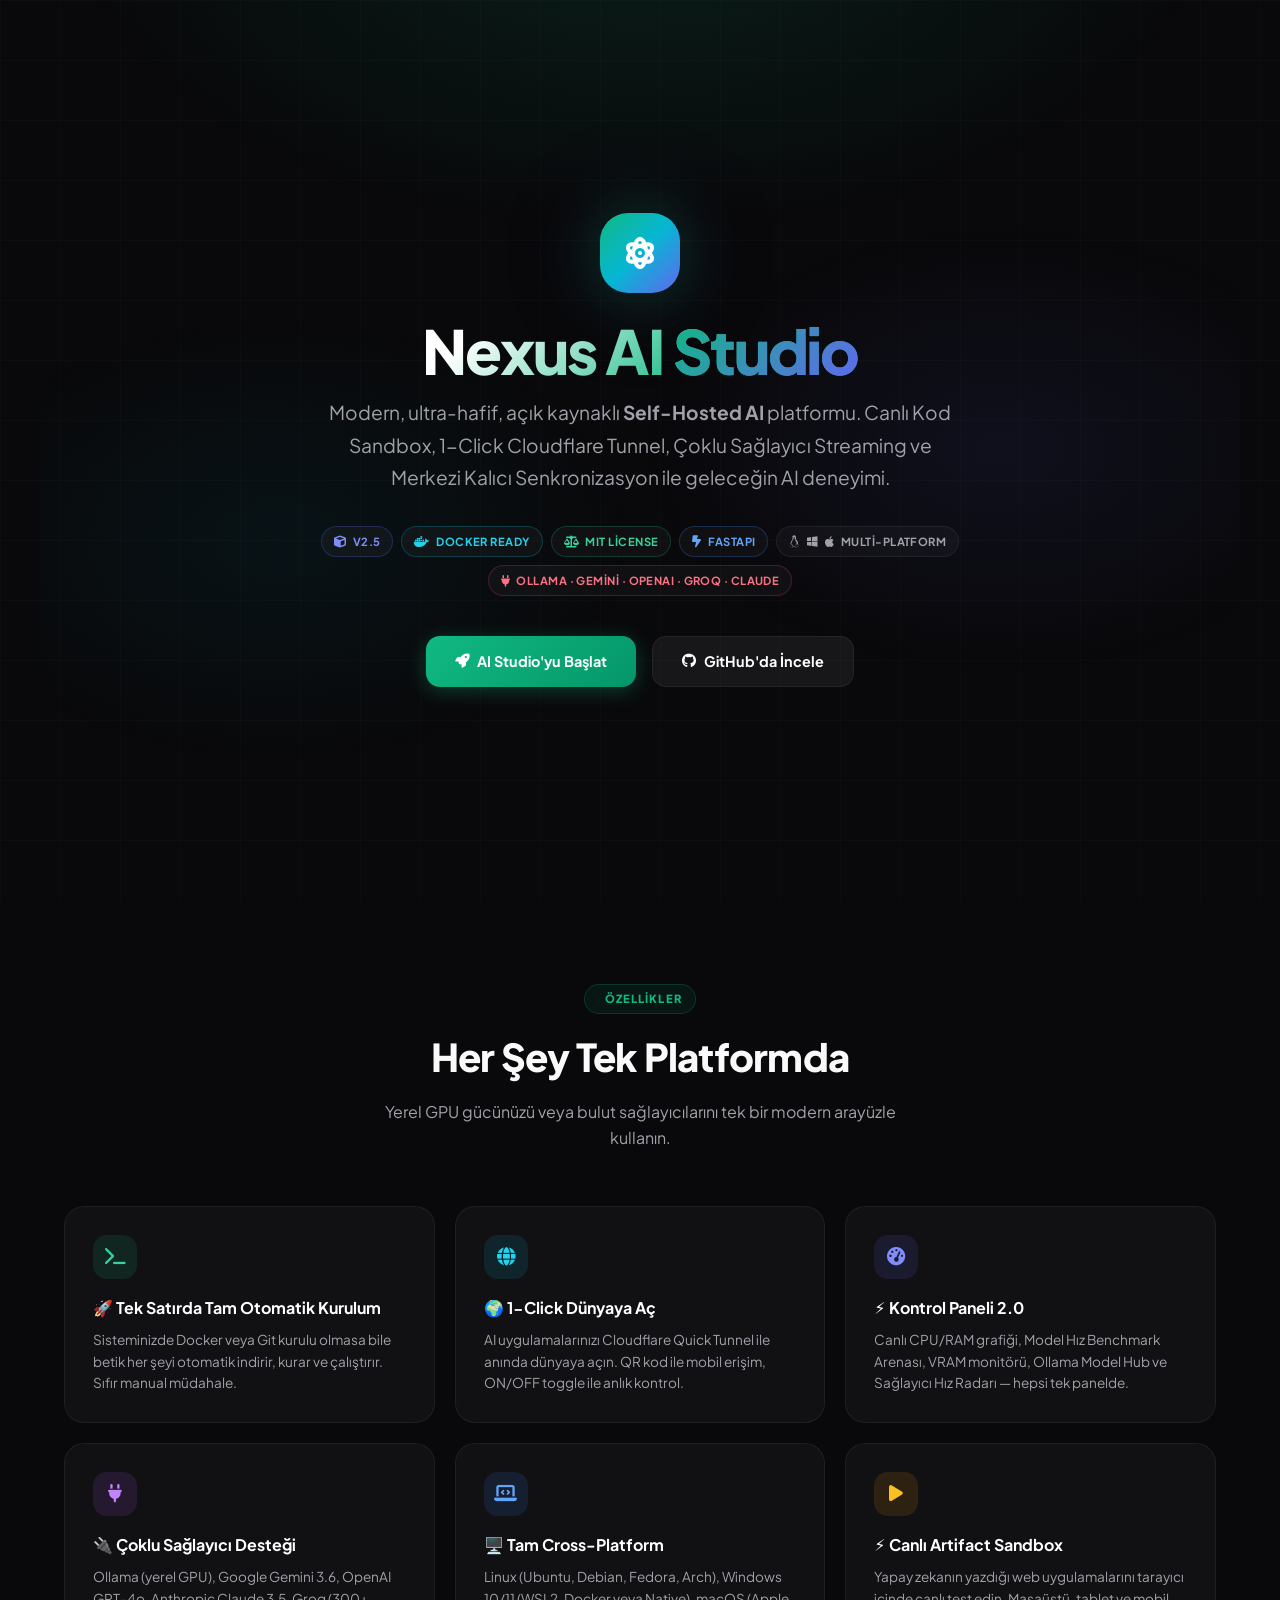
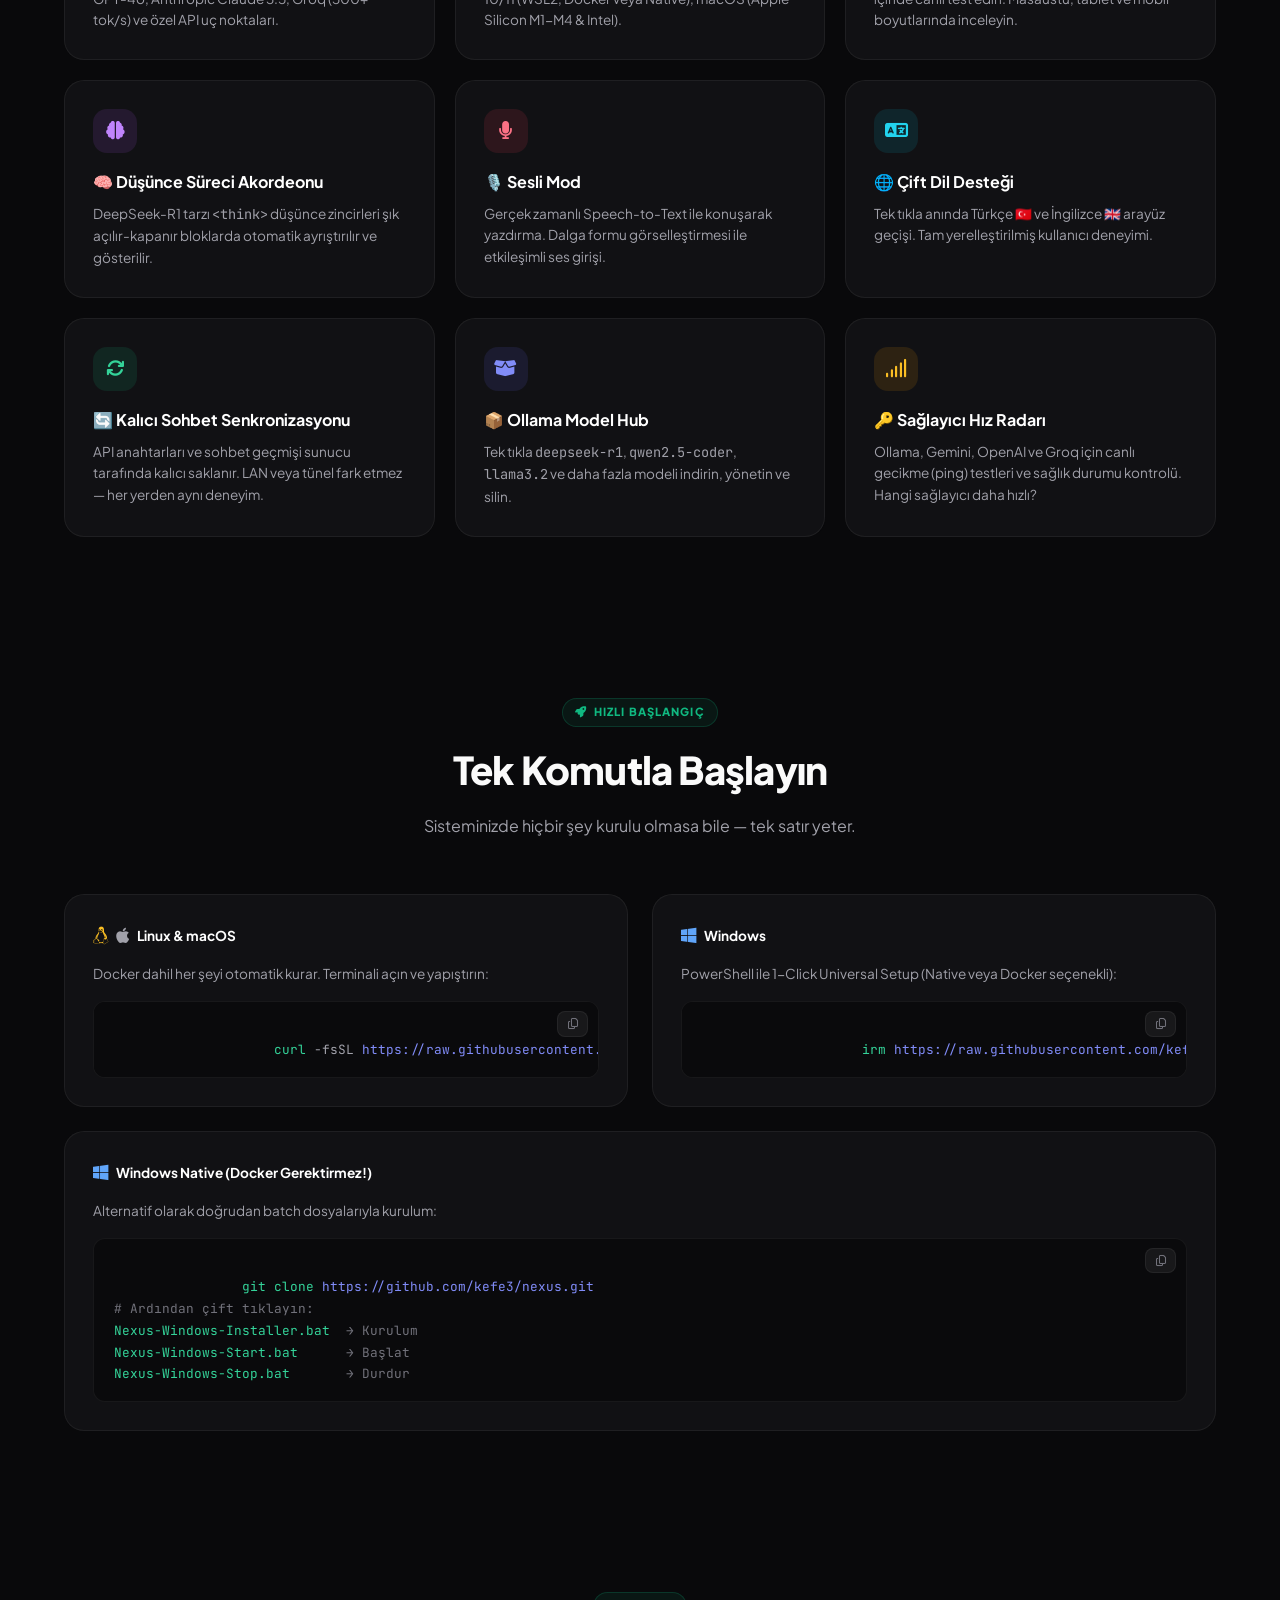
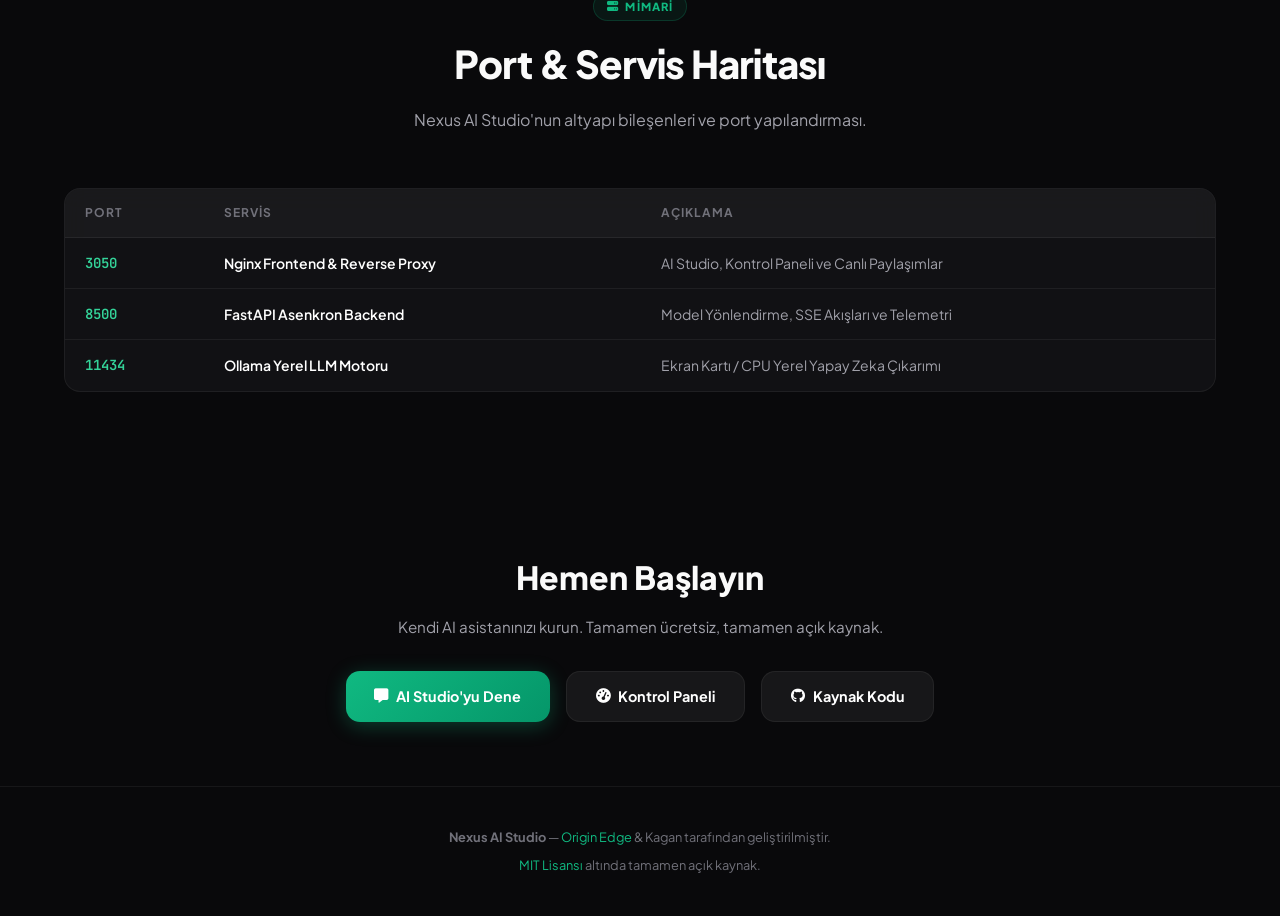
==== frontend/src/landing/index.html @ 7d82463f "feat: split subdomain chat.oedge.xyz for AI Studio app and nexus.oedge.xyz for new GitHub-inspired l" ====
<!DOCTYPE html>
<html lang="tr">
<head>
    <meta charset="UTF-8">
    <meta name="viewport" content="width=device-width, initial-scale=1.0">
    <title>Nexus AI Studio — Modern Self-Hosted AI Platform</title>

    <!-- SEO Meta -->
    <meta name="description" content="Nexus AI Studio — Canlı Kod Sandbox, 1-Click Cloudflare Tunnel, Çoklu Sağlayıcı Streaming ve Kalıcı Sohbet Senkronizasyonu ile modern, ultra-hafif, açık kaynaklı Self-Hosted AI platformu.">
    <meta name="keywords" content="Nexus AI, Self-Hosted AI, Ollama, Gemini, OpenAI, Groq, ChatGPT alternative, local AI, GPU AI, Origin Edge">
    <meta property="og:title" content="Nexus AI Studio — Modern Self-Hosted AI Platform">
    <meta property="og:description" content="Tek satırda kurulum, çoklu AI sağlayıcı, canlı kod sandbox, kontrol paneli 2.0 ve tam cross-platform destek.">
    <meta property="og:type" content="website">
    <meta property="og:url" content="https://nexus.oedge.xyz">

    <!-- Favicon -->
    <link rel="icon" href="data:image/svg+xml,<svg xmlns='http://www.w3.org/2000/svg' viewBox='0 0 100 100'><text y='.9em' font-size='90'>⚡</text></svg>">

    <!-- Google Fonts -->
    <link rel="preconnect" href="https://fonts.googleapis.com">
    <link rel="preconnect" href="https://fonts.gstatic.com" crossorigin>

    <!-- Font Awesome -->
    <link href="https://cdnjs.cloudflare.com/ajax/libs/font-awesome/6.5.1/css/all.min.css" rel="stylesheet">

    <!-- Custom CSS -->
    <link rel="stylesheet" href="style.css">
</head>
<body>

    <!-- Grid Background Overlay -->
    <div class="grid-bg"></div>

    <!-- ==================== HERO ==================== -->
    <section class="hero">
        <div class="hero-content fade-up">
            <!-- Animated Icon -->
            <div class="hero-icon">
                <i class="fa-solid fa-atom"></i>
            </div>

            <h1>Nexus AI <span class="highlight">Studio</span></h1>

            <p class="subtitle">
                Modern, ultra-hafif, açık kaynaklı <strong>Self-Hosted AI</strong> platformu.
                Canlı Kod Sandbox, 1-Click Cloudflare Tunnel, Çoklu Sağlayıcı Streaming
                ve Merkezi Kalıcı Senkronizasyon ile geleceğin AI deneyimi.
            </p>

            <!-- Badges -->
            <div class="badges">
                <span class="badge indigo"><i class="fa-solid fa-cube"></i> v2.5</span>
                <span class="badge cyan"><i class="fa-brands fa-docker"></i> Docker Ready</span>
                <span class="badge emerald"><i class="fa-solid fa-scale-balanced"></i> MIT License</span>
                <span class="badge blue"><i class="fa-solid fa-bolt-lightning"></i> FastAPI</span>
                <span class="badge"><i class="fa-brands fa-linux"></i><i class="fa-brands fa-windows"></i><i class="fa-brands fa-apple"></i> Multi-Platform</span>
                <span class="badge red"><i class="fa-solid fa-plug"></i> Ollama · Gemini · OpenAI · Groq · Claude</span>
            </div>

            <!-- CTA Buttons -->
            <div class="cta-row">
                <a href="https://chat.oedge.xyz" class="btn btn-primary">
                    <i class="fa-solid fa-rocket"></i>
                    AI Studio'yu Başlat
                </a>
                <a href="https://github.com/kefe3/nexus" target="_blank" class="btn btn-secondary">
                    <i class="fa-brands fa-github"></i>
                    GitHub'da İncele
                </a>
            </div>
        </div>
    </section>

    <!-- ==================== FEATURES ==================== -->
    <section id="features">
        <div class="section-header fade-up">
            <div class="section-tag"><i class="fa-solid fa-sparkles"></i> ÖZELLİKLER</div>
            <h2>Her Şey Tek Platformda</h2>
            <p>Yerel GPU gücünüzü veya bulut sağlayıcılarını tek bir modern arayüzle kullanın.</p>
        </div>

        <div class="features-grid">
            <!-- 1. Tek Satırda Kurulum -->
            <div class="feature-card fade-up" style="--card-accent: #10b981;">
                <div class="feature-icon emerald"><i class="fa-solid fa-terminal"></i></div>
                <h3>🚀 Tek Satırda Tam Otomatik Kurulum</h3>
                <p>Sisteminizde Docker veya Git kurulu olmasa bile betik her şeyi otomatik indirir, kurar ve çalıştırır. Sıfır manual müdahale.</p>
            </div>

            <!-- 2. Cloudflare Tunnel -->
            <div class="feature-card fade-up" style="--card-accent: #06b6d4;">
                <div class="feature-icon cyan"><i class="fa-solid fa-globe"></i></div>
                <h3>🌍 1-Click Dünyaya Aç</h3>
                <p>AI uygulamalarınızı Cloudflare Quick Tunnel ile anında dünyaya açın. QR kod ile mobil erişim, ON/OFF toggle ile anlık kontrol.</p>
            </div>

            <!-- 3. Kontrol Paneli 2.0 -->
            <div class="feature-card fade-up" style="--card-accent: #6366f1;">
                <div class="feature-icon indigo"><i class="fa-solid fa-gauge-high"></i></div>
                <h3>⚡ Kontrol Paneli 2.0</h3>
                <p>Canlı CPU/RAM grafiği, Model Hız Benchmark Arenası, VRAM monitörü, Ollama Model Hub ve Sağlayıcı Hız Radarı — hepsi tek panelde.</p>
            </div>

            <!-- 4. Multi-Provider -->
            <div class="feature-card fade-up" style="--card-accent: #a855f7;">
                <div class="feature-icon purple"><i class="fa-solid fa-plug"></i></div>
                <h3>🔌 Çoklu Sağlayıcı Desteği</h3>
                <p>Ollama (yerel GPU), Google Gemini 3.6, OpenAI GPT-4o, Anthropic Claude 3.5, Groq (300+ tok/s) ve özel API uç noktaları.</p>
            </div>

            <!-- 5. Cross-Platform -->
            <div class="feature-card fade-up" style="--card-accent: #3b82f6;">
                <div class="feature-icon blue"><i class="fa-solid fa-laptop-code"></i></div>
                <h3>🖥️ Tam Cross-Platform</h3>
                <p>Linux (Ubuntu, Debian, Fedora, Arch), Windows 10/11 (WSL2, Docker veya Native), macOS (Apple Silicon M1-M4 & Intel).</p>
            </div>

            <!-- 6. Live Sandbox -->
            <div class="feature-card fade-up" style="--card-accent: #f59e0b;">
                <div class="feature-icon amber"><i class="fa-solid fa-play"></i></div>
                <h3>⚡ Canlı Artifact Sandbox</h3>
                <p>Yapay zekanın yazdığı web uygulamalarını tarayıcı içinde canlı test edin. Masaüstü, tablet ve mobil boyutlarında inceleyin.</p>
            </div>

            <!-- 7. Thinking Accordion -->
            <div class="feature-card fade-up" style="--card-accent: #a855f7;">
                <div class="feature-icon purple"><i class="fa-solid fa-brain"></i></div>
                <h3>🧠 Düşünce Süreci Akordeonu</h3>
                <p>DeepSeek-R1 tarzı <code>&lt;think&gt;</code> düşünce zincirleri şık açılır-kapanır bloklarda otomatik ayrıştırılır ve gösterilir.</p>
            </div>

            <!-- 8. Voice Mode -->
            <div class="feature-card fade-up" style="--card-accent: #ef4444;">
                <div class="feature-icon rose"><i class="fa-solid fa-microphone"></i></div>
                <h3>🎙️ Sesli Mod</h3>
                <p>Gerçek zamanlı Speech-to-Text ile konuşarak yazdırma. Dalga formu görselleştirmesi ile etkileşimli ses girişi.</p>
            </div>

            <!-- 9. Dual Language -->
            <div class="feature-card fade-up" style="--card-accent: #06b6d4;">
                <div class="feature-icon cyan"><i class="fa-solid fa-language"></i></div>
                <h3>🌐 Çift Dil Desteği</h3>
                <p>Tek tıkla anında Türkçe 🇹🇷 ve İngilizce 🇬🇧 arayüz geçişi. Tam yerelleştirilmiş kullanıcı deneyimi.</p>
            </div>

            <!-- 10. Persistent Sync -->
            <div class="feature-card fade-up" style="--card-accent: #10b981;">
                <div class="feature-icon emerald"><i class="fa-solid fa-arrows-rotate"></i></div>
                <h3>🔄 Kalıcı Sohbet Senkronizasyonu</h3>
                <p>API anahtarları ve sohbet geçmişi sunucu tarafında kalıcı saklanır. LAN veya tünel fark etmez — her yerden aynı deneyim.</p>
            </div>

            <!-- 11. Ollama Model Hub -->
            <div class="feature-card fade-up" style="--card-accent: #6366f1;">
                <div class="feature-icon indigo"><i class="fa-solid fa-box-open"></i></div>
                <h3>📦 Ollama Model Hub</h3>
                <p>Tek tıkla <code>deepseek-r1</code>, <code>qwen2.5-coder</code>, <code>llama3.2</code> ve daha fazla modeli indirin, yönetin ve silin.</p>
            </div>

            <!-- 12. Provider Radar -->
            <div class="feature-card fade-up" style="--card-accent: #f59e0b;">
                <div class="feature-icon amber"><i class="fa-solid fa-signal"></i></div>
                <h3>🔑 Sağlayıcı Hız Radarı</h3>
                <p>Ollama, Gemini, OpenAI ve Groq için canlı gecikme (ping) testleri ve sağlık durumu kontrolü. Hangi sağlayıcı daha hızlı?</p>
            </div>
        </div>
    </section>

    <!-- ==================== QUICKSTART ==================== -->
    <section id="quickstart">
        <div class="section-header fade-up">
            <div class="section-tag"><i class="fa-solid fa-rocket"></i> HIZLI BAŞLANGIÇ</div>
            <h2>Tek Komutla Başlayın</h2>
            <p>Sisteminizde hiçbir şey kurulu olmasa bile — tek satır yeter.</p>
        </div>

        <div class="install-grid">
            <!-- Linux / macOS -->
            <div class="install-card fade-up">
                <div class="os-tag">
                    <i class="fa-brands fa-linux linux"></i>
                    <i class="fa-brands fa-apple" style="color: #a1a1aa;"></i>
                    Linux & macOS
                </div>
                <p style="color: var(--text-secondary); font-size: 0.85rem; margin-bottom: 1rem;">
                    Docker dahil her şeyi otomatik kurar. Terminali açın ve yapıştırın:
                </p>
                <div class="code-block">
                    <button class="copy-btn" onclick="copyCode(this)" title="Kopyala"><i class="fa-regular fa-copy"></i></button><span class="cmd">curl</span> -fsSL <span class="url">https://raw.githubusercontent.com/kefe3/nexus/main/install.sh</span> <span class="pipe">|</span> <span class="cmd">bash</span></div>
            </div>

            <!-- Windows -->
            <div class="install-card fade-up">
                <div class="os-tag">
                    <i class="fa-brands fa-windows windows"></i>
                    Windows
                </div>
                <p style="color: var(--text-secondary); font-size: 0.85rem; margin-bottom: 1rem;">
                    PowerShell ile 1-Click Universal Setup (Native veya Docker seçenekli):
                </p>
                <div class="code-block">
                    <button class="copy-btn" onclick="copyCode(this)" title="Kopyala"><i class="fa-regular fa-copy"></i></button><span class="cmd">irm</span> <span class="url">https://raw.githubusercontent.com/kefe3/nexus/main/install.ps1</span> <span class="pipe">|</span> <span class="cmd">iex</span></div>
            </div>
        </div>

        <!-- Windows Batch Alternative -->
        <div class="install-card fade-up" style="margin-top: 1.5rem;">
            <div class="os-tag">
                <i class="fa-brands fa-windows windows"></i>
                Windows Native (Docker Gerektirmez!)
            </div>
            <p style="color: var(--text-secondary); font-size: 0.85rem; margin-bottom: 1rem;">
                Alternatif olarak doğrudan batch dosyalarıyla kurulum:
            </p>
            <div class="code-block" style="white-space: pre-wrap; word-break: break-all;">
                <button class="copy-btn" onclick="copyCode(this)" title="Kopyala"><i class="fa-regular fa-copy"></i></button><span class="cmd">git clone</span> <span class="url">https://github.com/kefe3/nexus.git</span>
<span class="pipe"># Ardından çift tıklayın:</span>
<span class="cmd">Nexus-Windows-Installer.bat</span>  <span class="pipe">→ Kurulum</span>
<span class="cmd">Nexus-Windows-Start.bat</span>      <span class="pipe">→ Başlat</span>
<span class="cmd">Nexus-Windows-Stop.bat</span>       <span class="pipe">→ Durdur</span></div>
        </div>
    </section>

    <!-- ==================== PORT MAP ==================== -->
    <section id="architecture">
        <div class="section-header fade-up">
            <div class="section-tag"><i class="fa-solid fa-server"></i> MİMARİ</div>
            <h2>Port & Servis Haritası</h2>
            <p>Nexus AI Studio'nun altyapı bileşenleri ve port yapılandırması.</p>
        </div>

        <div class="fade-up">
            <table class="port-table">
                <thead>
                    <tr>
                        <th>Port</th>
                        <th>Servis</th>
                        <th>Açıklama</th>
                    </tr>
                </thead>
                <tbody>
                    <tr>
                        <td>3050</td>
                        <td>Nginx Frontend & Reverse Proxy</td>
                        <td>AI Studio, Kontrol Paneli ve Canlı Paylaşımlar</td>
                    </tr>
                    <tr>
                        <td>8500</td>
                        <td>FastAPI Asenkron Backend</td>
                        <td>Model Yönlendirme, SSE Akışları ve Telemetri</td>
                    </tr>
                    <tr>
                        <td>11434</td>
                        <td>Ollama Yerel LLM Motoru</td>
                        <td>Ekran Kartı / CPU Yerel Yapay Zeka Çıkarımı</td>
                    </tr>
                </tbody>
            </table>
        </div>
    </section>

    <!-- ==================== FINAL CTA ==================== -->
    <section style="text-align: center; padding-bottom: 4rem;">
        <div class="fade-up">
            <h2 style="font-size: clamp(1.4rem, 3vw, 2rem); font-weight: 800; margin-bottom: 0.75rem;">
                Hemen Başlayın
            </h2>
            <p style="color: var(--text-secondary); margin-bottom: 2rem; font-size: 0.95rem;">
                Kendi AI asistanınızı kurun. Tamamen ücretsiz, tamamen açık kaynak.
            </p>
            <div class="cta-row">
                <a href="https://chat.oedge.xyz" class="btn btn-primary">
                    <i class="fa-solid fa-message"></i>
                    AI Studio'yu Dene
                </a>
                <a href="https://chat.oedge.xyz/admin.html" class="btn btn-secondary">
                    <i class="fa-solid fa-gauge-high"></i>
                    Kontrol Paneli
                </a>
                <a href="https://github.com/kefe3/nexus" target="_blank" class="btn btn-secondary">
                    <i class="fa-brands fa-github"></i>
                    Kaynak Kodu
                </a>
            </div>
        </div>
    </section>

    <!-- ==================== FOOTER ==================== -->
    <footer class="footer">
        <p>
            <strong>Nexus AI Studio</strong> — <a href="https://oedge.xyz" target="_blank">Origin Edge</a> & Kagan tarafından geliştirilmiştir.
        </p>
        <p style="margin-top: 0.5rem;">
            <a href="https://github.com/kefe3/nexus/blob/main/LICENSE" target="_blank">MIT Lisansı</a> altında tamamen açık kaynak.
        </p>
    </footer>

    <!-- ==================== SCRIPTS ==================== -->
    <script>
        // Scroll reveal animation
        const observer = new IntersectionObserver((entries) => {
            entries.forEach(entry => {
                if (entry.isIntersecting) {
                    entry.target.classList.add('visible');
                }
            });
        }, { threshold: 0.1, rootMargin: '0px 0px -40px 0px' });

        document.querySelectorAll('.fade-up').forEach(el => observer.observe(el));

        // Copy to clipboard
        function copyCode(btn) {
            const block = btn.parentElement;
            const text = block.textContent.replace(btn.textContent, '').trim();
            navigator.clipboard.writeText(text).then(() => {
                btn.innerHTML = '<i class="fa-solid fa-check"></i>';
                btn.style.color = '#34d399';
                setTimeout(() => {
                    btn.innerHTML = '<i class="fa-regular fa-copy"></i>';
                    btn.style.color = '';
                }, 2000);
            });
        }
    </script>

</body>
</html>
---- frontend/src/landing/style.css ----
@import url('https://fonts.googleapis.com/css2?family=Plus+Jakarta+Sans:wght@300;400;500;600;700;800&family=JetBrains+Mono:wght@400;500;600;700&display=swap');

:root {
    --bg-main: #09090b;
    --bg-surface: #111113;
    --bg-card: rgba(24, 24, 27, 0.6);
    --border-subtle: rgba(255, 255, 255, 0.06);
    --border-hover: rgba(255, 255, 255, 0.12);
    --accent-emerald: #10b981;
    --accent-indigo: #6366f1;
    --accent-cyan: #06b6d4;
    --accent-purple: #a855f7;
    --accent-amber: #f59e0b;
    --text-primary: #fafafa;
    --text-secondary: #a1a1aa;
    --text-muted: #71717a;
}

* { margin: 0; padding: 0; box-sizing: border-box; }

html { scroll-behavior: smooth; }

body {
    font-family: 'Plus Jakarta Sans', system-ui, -apple-system, sans-serif;
    background: var(--bg-main);
    color: var(--text-primary);
    overflow-x: hidden;
    line-height: 1.6;
}

code, pre, kbd { font-family: 'JetBrains Mono', monospace; }

/* ===== HERO ===== */
.hero {
    position: relative;
    min-height: 100vh;
    display: flex;
    flex-direction: column;
    align-items: center;
    justify-content: center;
    text-align: center;
    padding: 2rem 1.5rem;
    overflow: hidden;
}

.hero::before {
    content: '';
    position: absolute;
    inset: 0;
    background:
        radial-gradient(ellipse 80% 60% at 50% -10%, rgba(16, 185, 129, 0.12) 0%, transparent 60%),
        radial-gradient(ellipse 60% 50% at 80% 50%, rgba(99, 102, 241, 0.08) 0%, transparent 50%),
        radial-gradient(ellipse 60% 50% at 20% 60%, rgba(6, 182, 212, 0.06) 0%, transparent 50%);
    pointer-events: none;
    z-index: 0;
}

.hero-content { position: relative; z-index: 1; max-width: 860px; }

.hero-icon {
    width: 80px; height: 80px;
    border-radius: 28px;
    background: linear-gradient(135deg, #10b981, #06b6d4, #6366f1);
    display: flex; align-items: center; justify-content: center;
    margin: 0 auto 1.5rem;
    font-size: 2rem; color: #fff;
    box-shadow: 0 0 60px rgba(16, 185, 129, 0.25), 0 0 120px rgba(99, 102, 241, 0.15);
    animation: float 4s ease-in-out infinite;
}

@keyframes float {
    0%, 100% { transform: translateY(0); }
    50% { transform: translateY(-8px); }
}

.hero h1 {
    font-size: clamp(2.2rem, 5vw, 3.8rem);
    font-weight: 800;
    letter-spacing: -0.03em;
    line-height: 1.1;
    margin-bottom: 0.75rem;
    background: linear-gradient(135deg, #fff 30%, #10b981 60%, #06b6d4 100%);
    -webkit-background-clip: text;
    -webkit-text-fill-color: transparent;
    background-clip: text;
}

.hero h1 .highlight {
    background: linear-gradient(135deg, #10b981, #6366f1);
    -webkit-background-clip: text;
    background-clip: text;
}

.hero .subtitle {
    font-size: clamp(0.95rem, 2vw, 1.2rem);
    color: var(--text-secondary);
    max-width: 640px;
    margin: 0 auto 2rem;
    line-height: 1.7;
    font-weight: 400;
}

/* Badges */
.badges {
    display: flex;
    flex-wrap: wrap;
    gap: 0.5rem;
    justify-content: center;
    margin-bottom: 2.5rem;
}

.badge {
    display: inline-flex; align-items: center; gap: 0.4rem;
    padding: 0.35rem 0.75rem;
    border-radius: 9999px;
    font-size: 0.7rem; font-weight: 700;
    text-transform: uppercase;
    letter-spacing: 0.04em;
    border: 1px solid var(--border-subtle);
    background: rgba(255, 255, 255, 0.03);
    color: var(--text-secondary);
    transition: all 0.2s;
}
.badge:hover { border-color: var(--border-hover); background: rgba(255,255,255,0.06); }
.badge i { font-size: 0.75rem; }
.badge.emerald { color: #34d399; border-color: rgba(16, 185, 129, 0.25); }
.badge.indigo { color: #818cf8; border-color: rgba(99, 102, 241, 0.25); }
.badge.cyan { color: #22d3ee; border-color: rgba(6, 182, 212, 0.25); }
.badge.blue { color: #60a5fa; border-color: rgba(59, 130, 246, 0.25); }
.badge.red { color: #fb7185; border-color: rgba(244, 63, 94, 0.25); }

/* CTA Buttons */
.cta-row {
    display: flex; gap: 1rem;
    justify-content: center;
    flex-wrap: wrap;
}

.btn {
    display: inline-flex; align-items: center; gap: 0.5rem;
    padding: 0.8rem 1.8rem;
    border-radius: 14px;
    font-size: 0.9rem; font-weight: 700;
    text-decoration: none;
    transition: all 0.25s;
    border: none; cursor: pointer;
}

.btn-primary {
    background: linear-gradient(135deg, #10b981, #059669);
    color: #fff;
    box-shadow: 0 4px 20px rgba(16, 185, 129, 0.3);
}
.btn-primary:hover {
    box-shadow: 0 8px 30px rgba(16, 185, 129, 0.45);
    transform: translateY(-2px);
}

.btn-secondary {
    background: rgba(255, 255, 255, 0.06);
    color: #fff;
    border: 1px solid var(--border-subtle);
}
.btn-secondary:hover {
    background: rgba(255, 255, 255, 0.1);
    border-color: var(--border-hover);
    transform: translateY(-2px);
}

/* ===== SECTIONS ===== */
section {
    padding: 5rem 1.5rem;
    max-width: 1200px;
    margin: 0 auto;
}

.section-header {
    text-align: center;
    margin-bottom: 3.5rem;
}

.section-tag {
    display: inline-flex; align-items: center; gap: 0.4rem;
    font-size: 0.7rem; font-weight: 800;
    text-transform: uppercase;
    letter-spacing: 0.1em;
    color: var(--accent-emerald);
    margin-bottom: 0.75rem;
    padding: 0.3rem 0.8rem;
    border-radius: 9999px;
    background: rgba(16, 185, 129, 0.08);
    border: 1px solid rgba(16, 185, 129, 0.2);
}

.section-header h2 {
    font-size: clamp(1.6rem, 3.5vw, 2.4rem);
    font-weight: 800;
    letter-spacing: -0.02em;
    margin-bottom: 0.75rem;
}

.section-header p {
    color: var(--text-secondary);
    font-size: 1rem;
    max-width: 560px;
    margin: 0 auto;
}

/* ===== FEATURES GRID ===== */
.features-grid {
    display: grid;
    grid-template-columns: repeat(auto-fill, minmax(320px, 1fr));
    gap: 1.25rem;
}

.feature-card {
    background: var(--bg-card);
    border: 1px solid var(--border-subtle);
    border-radius: 20px;
    padding: 1.75rem;
    transition: all 0.3s ease;
    backdrop-filter: blur(12px);
    position: relative;
    overflow: hidden;
}

.feature-card::before {
    content: '';
    position: absolute;
    top: 0; left: 0; right: 0;
    height: 2px;
    background: linear-gradient(90deg, transparent, var(--card-accent, #10b981), transparent);
    opacity: 0;
    transition: opacity 0.3s;
}

.feature-card:hover {
    border-color: var(--border-hover);
    transform: translateY(-4px);
    box-shadow: 0 12px 40px rgba(0, 0, 0, 0.4);
}

.feature-card:hover::before { opacity: 1; }

.feature-icon {
    width: 44px; height: 44px;
    border-radius: 14px;
    display: flex; align-items: center; justify-content: center;
    font-size: 1.15rem;
    margin-bottom: 1rem;
    flex-shrink: 0;
}

.feature-icon.emerald { background: rgba(16, 185, 129, 0.12); color: #34d399; }
.feature-icon.indigo { background: rgba(99, 102, 241, 0.12); color: #818cf8; }
.feature-icon.cyan { background: rgba(6, 182, 212, 0.12); color: #22d3ee; }
.feature-icon.purple { background: rgba(168, 85, 247, 0.12); color: #c084fc; }
.feature-icon.amber { background: rgba(245, 158, 11, 0.12); color: #fbbf24; }
.feature-icon.rose { background: rgba(244, 63, 94, 0.12); color: #fb7185; }
.feature-icon.blue { background: rgba(59, 130, 246, 0.12); color: #60a5fa; }

.feature-card h3 {
    font-size: 1rem;
    font-weight: 700;
    margin-bottom: 0.5rem;
    color: #fff;
}

.feature-card p {
    font-size: 0.85rem;
    color: var(--text-secondary);
    line-height: 1.6;
}

/* ===== QUICKSTART ===== */
.install-grid {
    display: grid;
    grid-template-columns: repeat(auto-fit, minmax(340px, 1fr));
    gap: 1.5rem;
}

.install-card {
    background: var(--bg-card);
    border: 1px solid var(--border-subtle);
    border-radius: 20px;
    padding: 1.75rem;
    backdrop-filter: blur(12px);
}

.install-card .os-tag {
    display: inline-flex; align-items: center; gap: 0.5rem;
    font-size: 0.85rem; font-weight: 700;
    margin-bottom: 1rem; color: #fff;
}

.install-card .os-tag i { font-size: 1.1rem; }
.install-card .os-tag .linux { color: #fbbf24; }
.install-card .os-tag .windows { color: #60a5fa; }

.code-block {
    position: relative;
    background: #0a0a0c;
    border: 1px solid rgba(255, 255, 255, 0.06);
    border-radius: 12px;
    padding: 1rem 1.25rem;
    font-family: 'JetBrains Mono', monospace;
    font-size: 0.8rem;
    color: #a1a1aa;
    overflow-x: auto;
    white-space: pre;
    line-height: 1.7;
}

.code-block .cmd { color: #34d399; }
.code-block .url { color: #818cf8; }
.code-block .pipe { color: #71717a; }

.copy-btn {
    position: absolute;
    top: 0.6rem; right: 0.6rem;
    background: rgba(255, 255, 255, 0.06);
    border: 1px solid var(--border-subtle);
    color: var(--text-muted);
    padding: 0.35rem 0.6rem;
    border-radius: 8px;
    font-size: 0.7rem;
    cursor: pointer;
    transition: all 0.2s;
}
.copy-btn:hover { background: rgba(255, 255, 255, 0.12); color: #fff; }

/* ===== PORT TABLE ===== */
.port-table {
    width: 100%;
    border-collapse: separate;
    border-spacing: 0;
    background: var(--bg-card);
    border: 1px solid var(--border-subtle);
    border-radius: 16px;
    overflow: hidden;
    backdrop-filter: blur(12px);
}

.port-table th {
    background: rgba(255, 255, 255, 0.03);
    padding: 0.875rem 1.25rem;
    text-align: left;
    font-size: 0.75rem;
    font-weight: 700;
    text-transform: uppercase;
    letter-spacing: 0.08em;
    color: var(--text-muted);
    border-bottom: 1px solid var(--border-subtle);
}

.port-table td {
    padding: 0.875rem 1.25rem;
    font-size: 0.875rem;
    border-bottom: 1px solid var(--border-subtle);
    color: var(--text-secondary);
}

.port-table tr:last-child td { border-bottom: none; }

.port-table td:first-child {
    font-family: 'JetBrains Mono', monospace;
    font-weight: 600;
    color: #34d399;
}

.port-table td:nth-child(2) {
    font-weight: 600;
    color: #fff;
}

/* ===== FOOTER ===== */
.footer {
    border-top: 1px solid var(--border-subtle);
    padding: 2.5rem 1.5rem;
    text-align: center;
    color: var(--text-muted);
    font-size: 0.8rem;
}

.footer a {
    color: var(--accent-emerald);
    text-decoration: none;
}
.footer a:hover { text-decoration: underline; }

/* ===== GRID BACKGROUND ===== */
.grid-bg {
    position: fixed; inset: 0;
    background-image:
        linear-gradient(rgba(255,255,255,0.02) 1px, transparent 1px),
        linear-gradient(90deg, rgba(255,255,255,0.02) 1px, transparent 1px);
    background-size: 60px 60px;
    pointer-events: none;
    z-index: 0;
}

/* ===== ANIMATIONS ===== */
.fade-up {
    opacity: 0;
    transform: translateY(24px);
    transition: opacity 0.6s ease, transform 0.6s ease;
}
.fade-up.visible {
    opacity: 1;
    transform: translateY(0);
}

/* ===== RESPONSIVE ===== */
@media (max-width: 768px) {
    .features-grid { grid-template-columns: 1fr; }
    .install-grid { grid-template-columns: 1fr; }
    .hero { padding: 3rem 1.25rem; min-height: 90vh; }
    section { padding: 3rem 1.25rem; }
    .cta-row { flex-direction: column; align-items: center; }
    .btn { width: 100%; max-width: 320px; justify-content: center; }
}

/* Scrollbar */
::-webkit-scrollbar { width: 6px; }
::-webkit-scrollbar-track { background: transparent; }
::-webkit-scrollbar-thumb { background: rgba(255,255,255,0.1); border-radius: 9999px; }
::-webkit-scrollbar-thumb:hover { background: rgba(255,255,255,0.2); }
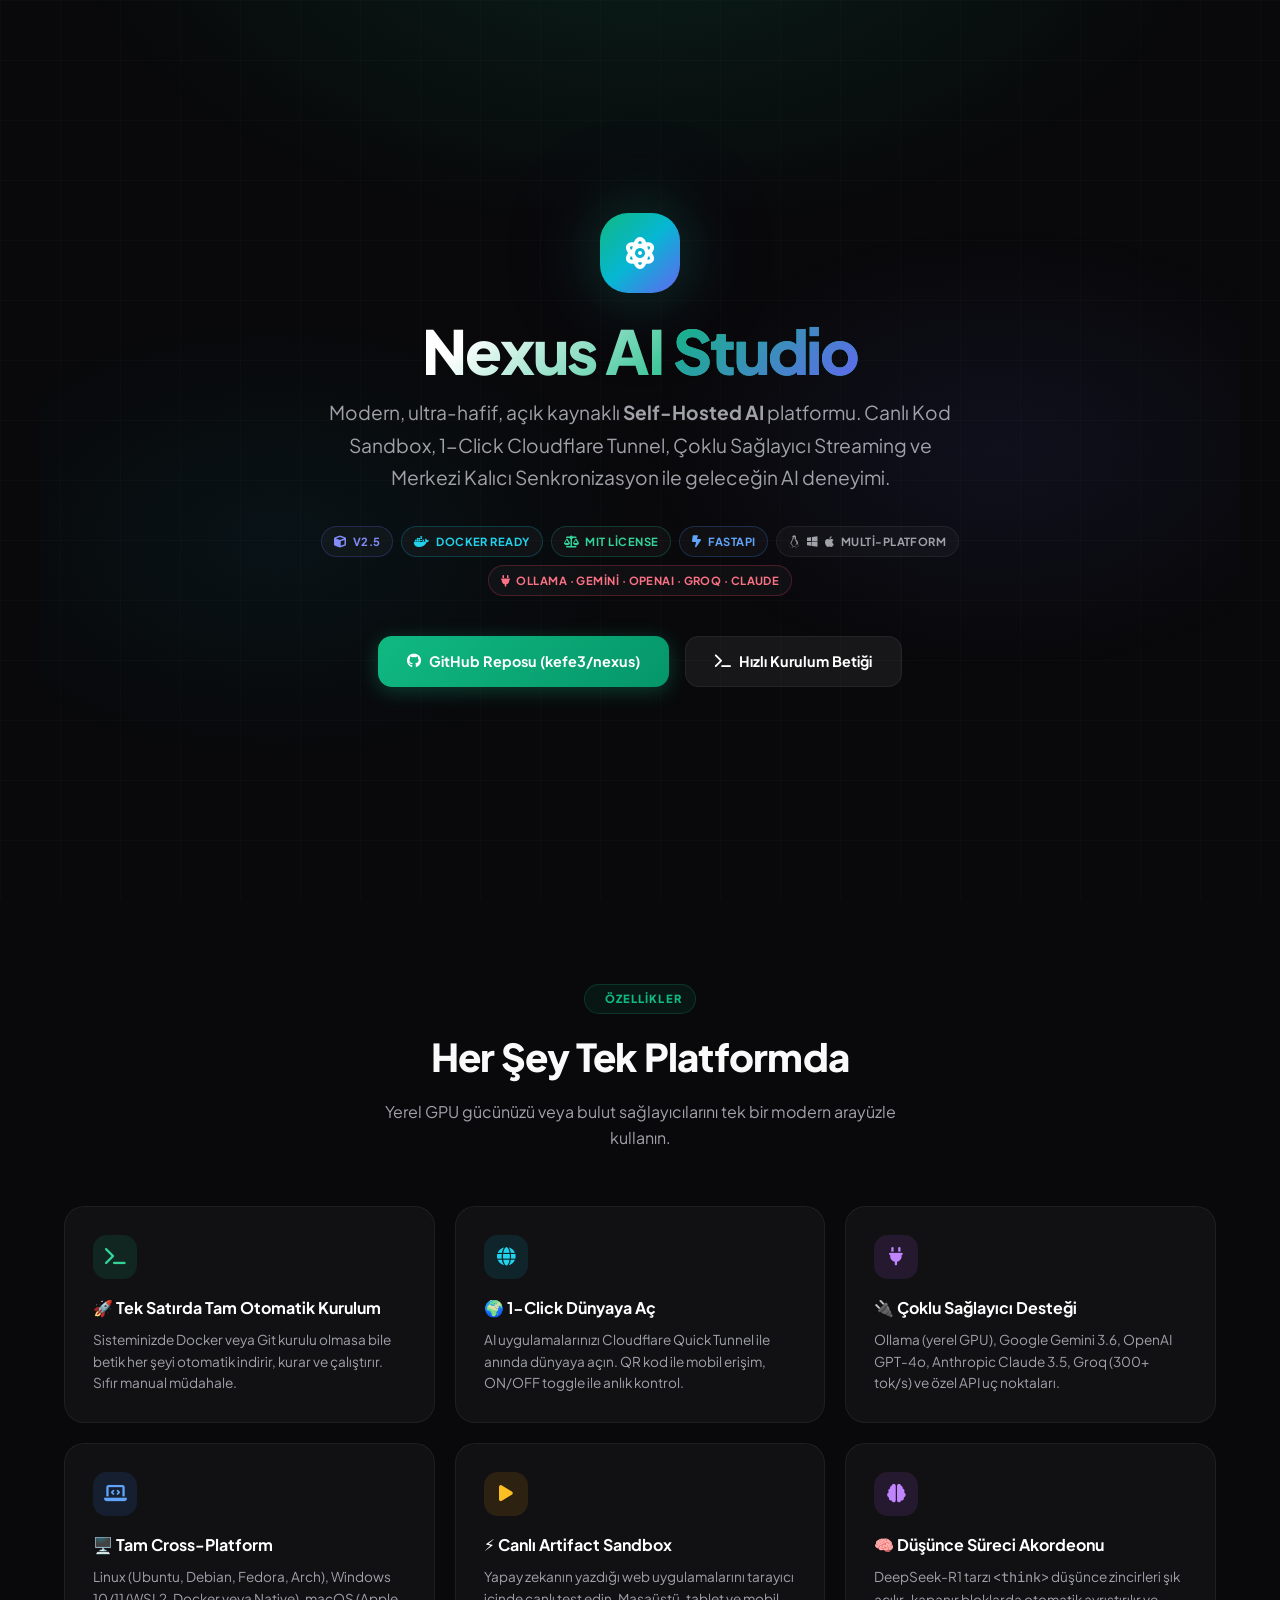
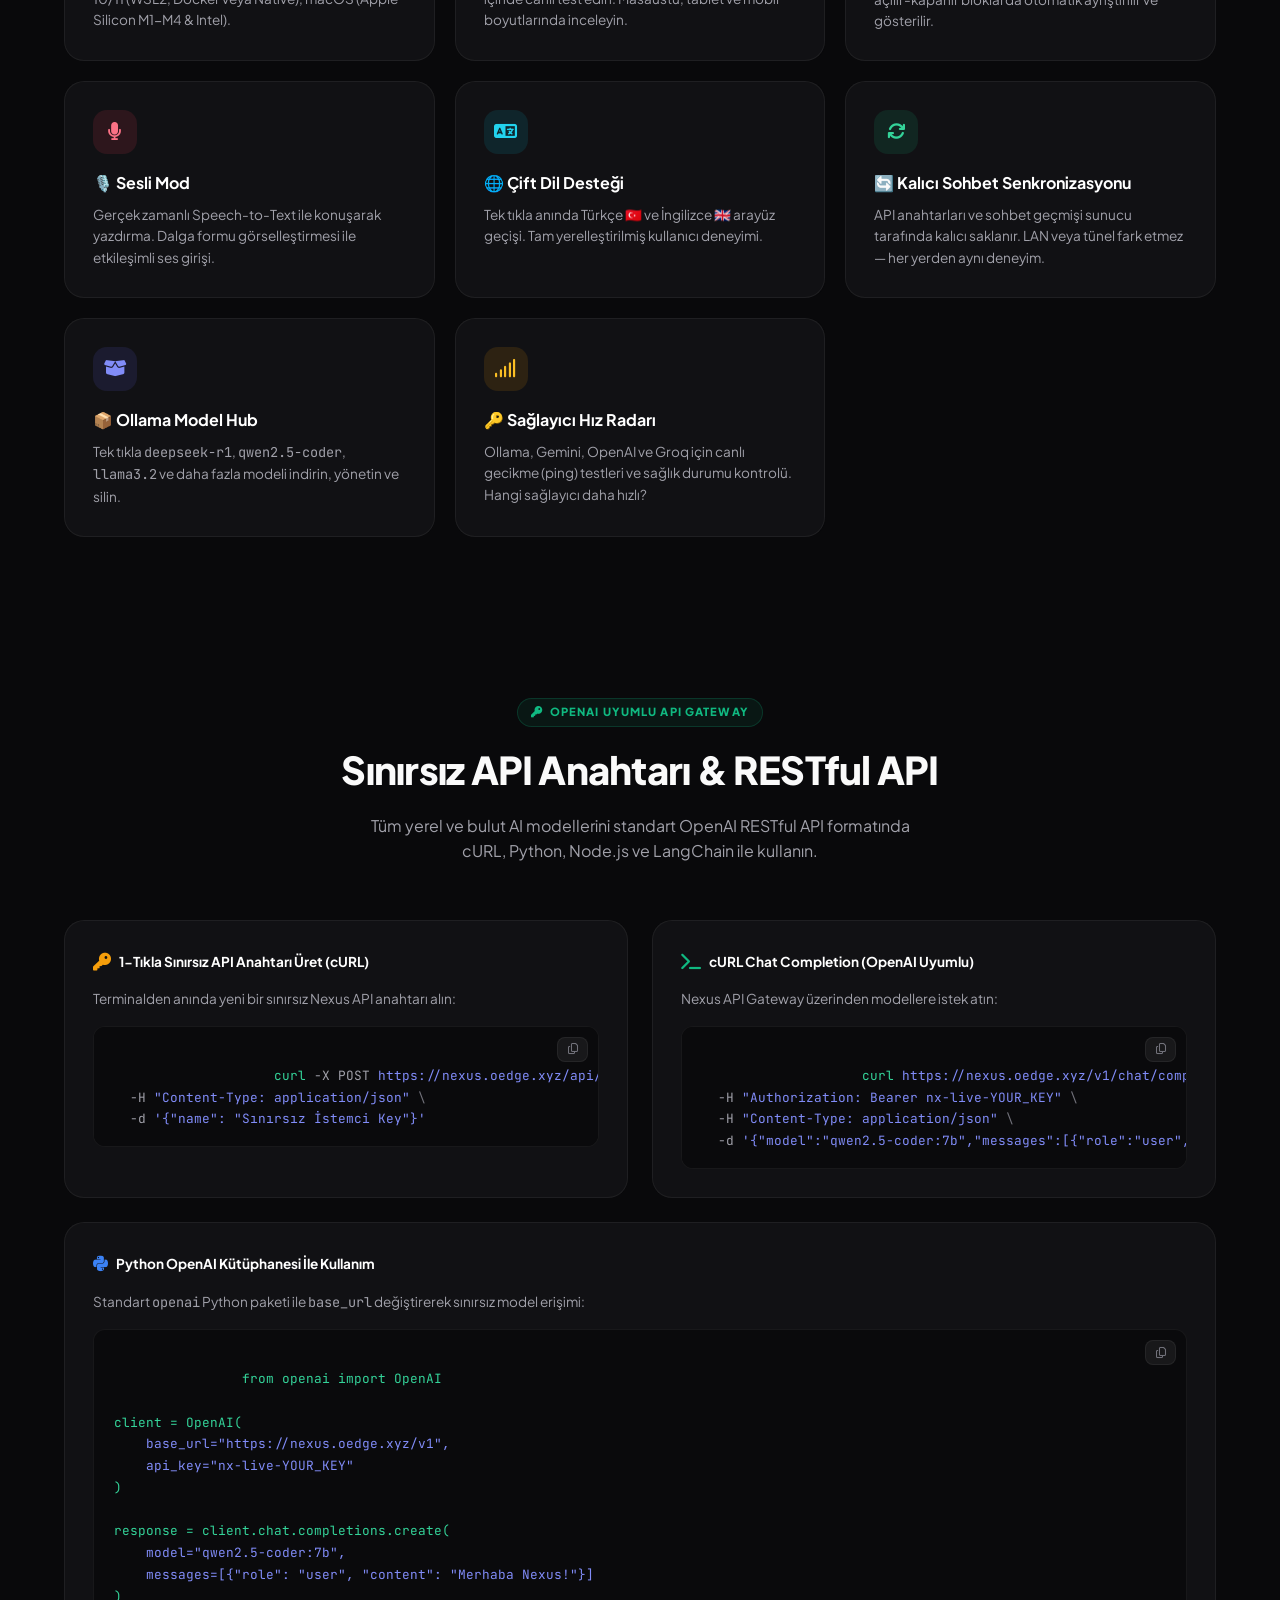
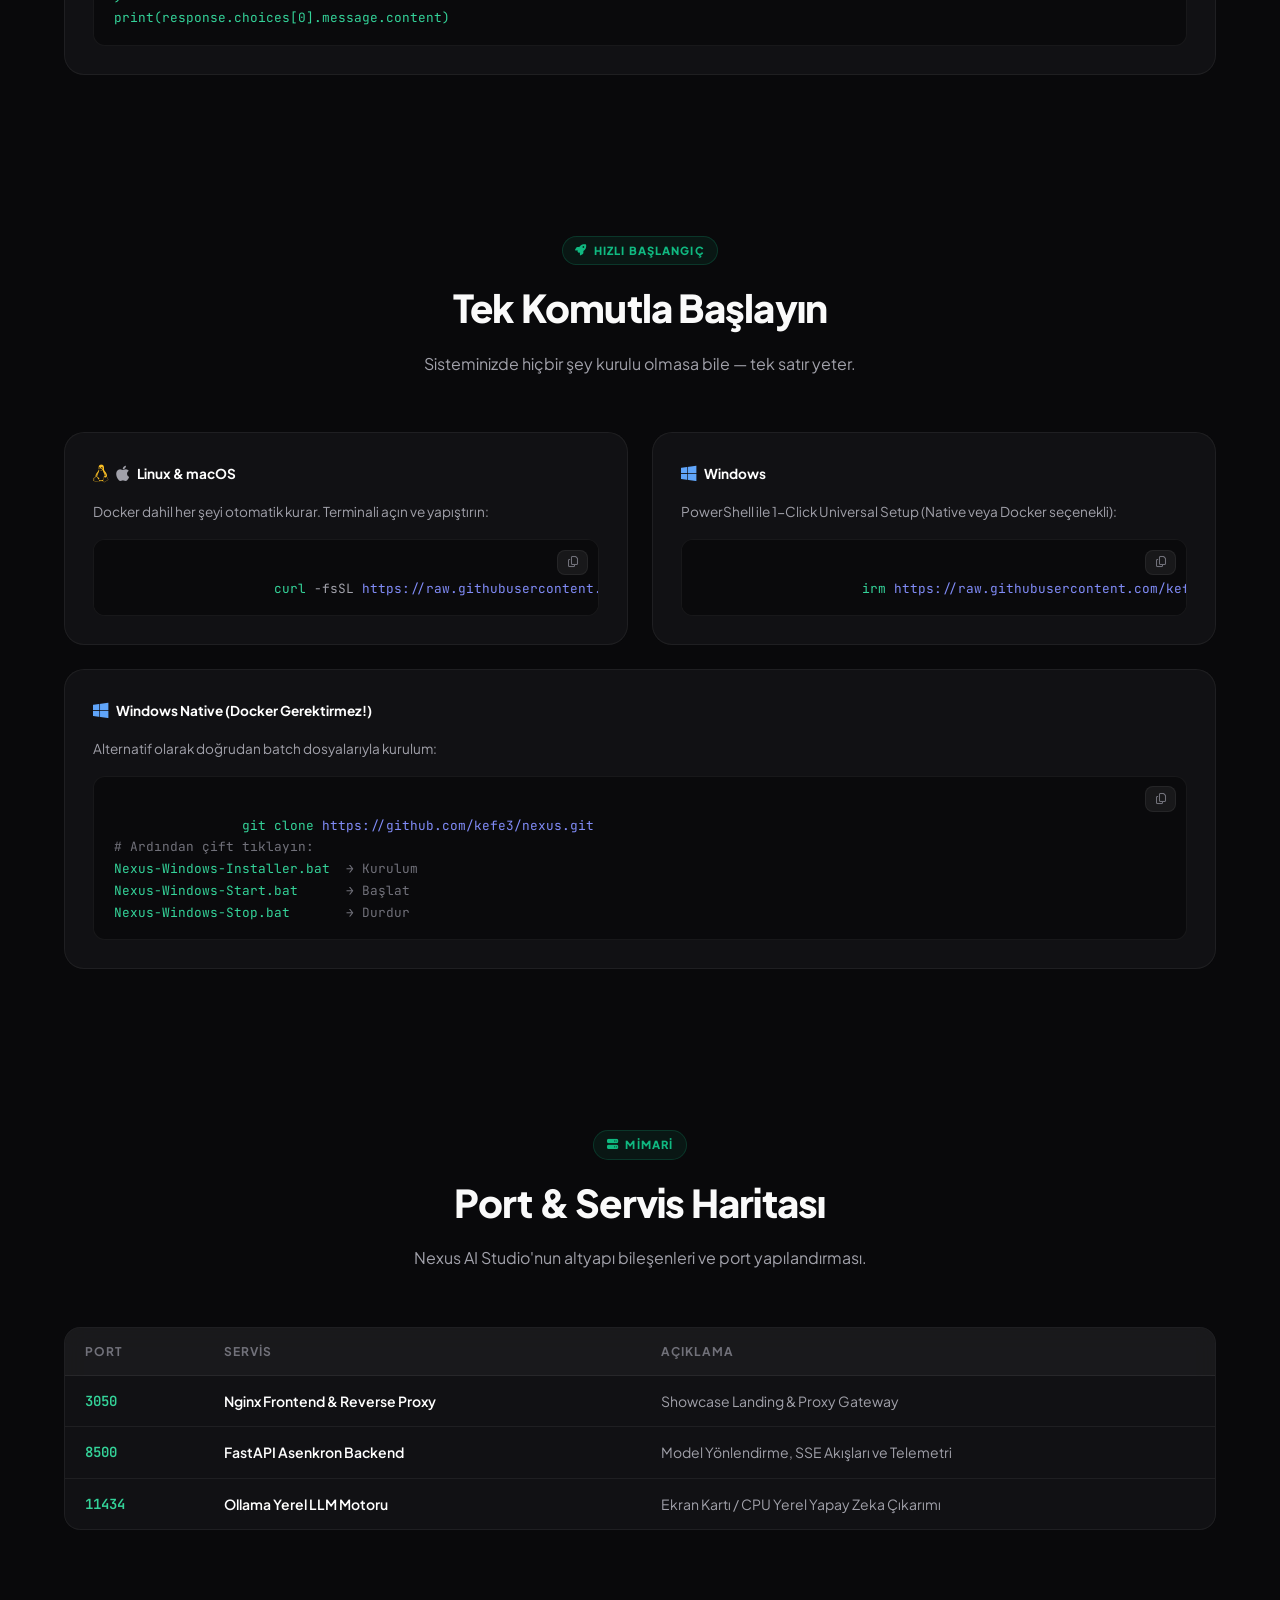
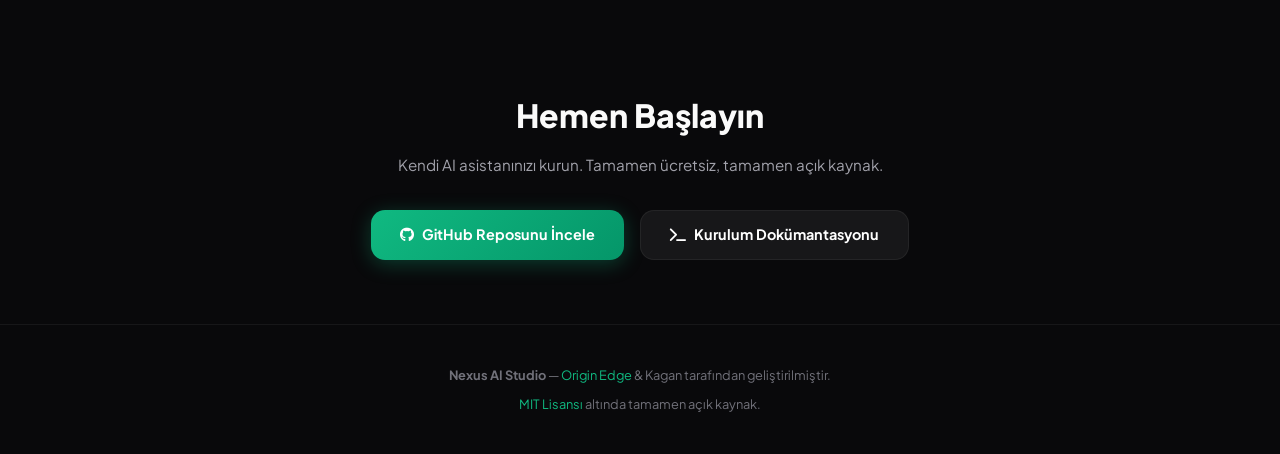
==== commit 94ea5d15: "feat: Add Unlimited API Key Issuer, OpenAI RESTful Gateway, Pure Showcase Landing Page, and enhanced" ====
--- a/frontend/src/landing/index.html
+++ b/frontend/src/landing/index.html
@@ -9,7 +9,7 @@
     <meta name="description" content="Nexus AI Studio — Canlı Kod Sandbox, 1-Click Cloudflare Tunnel, Çoklu Sağlayıcı Streaming ve Kalıcı Sohbet Senkronizasyonu ile modern, ultra-hafif, açık kaynaklı Self-Hosted AI platformu.">
     <meta name="keywords" content="Nexus AI, Self-Hosted AI, Ollama, Gemini, OpenAI, Groq, ChatGPT alternative, local AI, GPU AI, Origin Edge">
     <meta property="og:title" content="Nexus AI Studio — Modern Self-Hosted AI Platform">
-    <meta property="og:description" content="Tek satırda kurulum, çoklu AI sağlayıcı, canlı kod sandbox, kontrol paneli 2.0 ve tam cross-platform destek.">
+    <meta property="og:description" content="Tek satırda kurulum, çoklu AI sağlayıcı, canlı kod sandbox, gelişmiş model benchmark arenası ve tam cross-platform destek.">
     <meta property="og:type" content="website">
     <meta property="og:url" content="https://nexus.oedge.xyz">
 
@@ -59,13 +59,13 @@
 
             <!-- CTA Buttons -->
             <div class="cta-row">
-                <a href="https://chat.oedge.xyz" class="btn btn-primary">
-                    <i class="fa-solid fa-rocket"></i>
-                    AI Studio'yu Başlat
+                <a href="https://github.com/kefe3/nexus" target="_blank" class="btn btn-primary">
+                    <i class="fa-brands fa-github"></i>
+                    GitHub Reposu (kefe3/nexus)
                 </a>
-                <a href="https://github.com/kefe3/nexus" target="_blank" class="btn btn-secondary">
-                    <i class="fa-brands fa-github"></i>
-                    GitHub'da İncele
+                <a href="#quickstart" class="btn btn-secondary">
+                    <i class="fa-solid fa-terminal"></i>
+                    Hızlı Kurulum Betiği
                 </a>
             </div>
         </div>
@@ -94,12 +94,7 @@
                 <p>AI uygulamalarınızı Cloudflare Quick Tunnel ile anında dünyaya açın. QR kod ile mobil erişim, ON/OFF toggle ile anlık kontrol.</p>
             </div>
 
-            <!-- 3. Kontrol Paneli 2.0 -->
-            <div class="feature-card fade-up" style="--card-accent: #6366f1;">
-                <div class="feature-icon indigo"><i class="fa-solid fa-gauge-high"></i></div>
-                <h3>⚡ Kontrol Paneli 2.0</h3>
-                <p>Canlı CPU/RAM grafiği, Model Hız Benchmark Arenası, VRAM monitörü, Ollama Model Hub ve Sağlayıcı Hız Radarı — hepsi tek panelde.</p>
-            </div>
+
 
             <!-- 4. Multi-Provider -->
             <div class="feature-card fade-up" style="--card-accent: #a855f7;">
@@ -167,6 +162,73 @@
     </section>
 
     <!-- ==================== QUICKSTART ==================== -->
+    
+    <!-- ==================== API GATEWAY SECTION ==================== -->
+    <section id="api-gateway">
+        <div class="section-header fade-up">
+            <div class="section-tag"><i class="fa-solid fa-key"></i> OPENAI UYUMLU API GATEWAY</div>
+            <h2>Sınırsız API Anahtarı & RESTful API</h2>
+            <p>Tüm yerel ve bulut AI modellerini standart OpenAI RESTful API formatında cURL, Python, Node.js ve LangChain ile kullanın.</p>
+        </div>
+
+        <div class="install-grid">
+            <!-- 1. API Key Üretme -->
+            <div class="install-card fade-up">
+                <div class="os-tag">
+                    <i class="fa-solid fa-key" style="color: #f59e0b;"></i>
+                    1-Tıkla Sınırsız API Anahtarı Üret (cURL)
+                </div>
+                <p style="color: var(--text-secondary); font-size: 0.85rem; margin-bottom: 1rem;">
+                    Terminalden anında yeni bir sınırsız Nexus API anahtarı alın:
+                </p>
+                <div class="code-block">
+                    <button class="copy-btn" onclick="copyCode(this)" title="Kopyala"><i class="fa-regular fa-copy"></i></button><span class="cmd">curl</span> -X POST <span class="url">https://nexus.oedge.xyz/api/apikeys/generate</span> <span class="pipe">\</span>
+  -H <span class="url">"Content-Type: application/json"</span> <span class="pipe">\</span>
+  -d <span class="url">'{"name": "Sınırsız İstemci Key"}'</span></div>
+            </div>
+
+            <!-- 2. OpenAI cURL Örneği -->
+            <div class="install-card fade-up">
+                <div class="os-tag">
+                    <i class="fa-solid fa-terminal" style="color: #10b981;"></i>
+                    cURL Chat Completion (OpenAI Uyumlu)
+                </div>
+                <p style="color: var(--text-secondary); font-size: 0.85rem; margin-bottom: 1rem;">
+                    Nexus API Gateway üzerinden modellere istek atın:
+                </p>
+                <div class="code-block">
+                    <button class="copy-btn" onclick="copyCode(this)" title="Kopyala"><i class="fa-regular fa-copy"></i></button><span class="cmd">curl</span> <span class="url">https://nexus.oedge.xyz/v1/chat/completions</span> <span class="pipe">\</span>
+  -H <span class="url">"Authorization: Bearer nx-live-YOUR_KEY"</span> <span class="pipe">\</span>
+  -H <span class="url">"Content-Type: application/json"</span> <span class="pipe">\</span>
+  -d <span class="url">'{"model":"qwen2.5-coder:7b","messages":[{"role":"user","content":"Merhaba!"}]}'</span></div>
+            </div>
+        </div>
+
+        <!-- Python OpenAI SDK Example -->
+        <div class="install-card fade-up" style="margin-top: 1.5rem;">
+            <div class="os-tag">
+                <i class="fa-brands fa-python" style="color: #3b82f6;"></i>
+                Python OpenAI Kütüphanesi İle Kullanım
+            </div>
+            <p style="color: var(--text-secondary); font-size: 0.85rem; margin-bottom: 1rem;">
+                Standart <code>openai</code> Python paketi ile <code>base_url</code> değiştirerek sınırsız model erişimi:
+            </p>
+            <div class="code-block" style="white-space: pre-wrap; word-break: break-all;">
+                <button class="copy-btn" onclick="copyCode(this)" title="Kopyala"><i class="fa-regular fa-copy"></i></button><span class="cmd">from openai import OpenAI</span>
+
+<span class="cmd">client = OpenAI(</span>
+    <span class="url">base_url="https://nexus.oedge.xyz/v1",</span>
+    <span class="url">api_key="nx-live-YOUR_KEY"</span>
+<span class="cmd">)</span>
+
+<span class="cmd">response = client.chat.completions.create(</span>
+    <span class="url">model="qwen2.5-coder:7b",</span>
+    <span class="url">messages=[{"role": "user", "content": "Merhaba Nexus!"}]</span>
+<span class="cmd">)</span>
+<span class="cmd">print(response.choices[0].message.content)</span></div>
+        </div>
+    </section>
+
     <section id="quickstart">
         <div class="section-header fade-up">
             <div class="section-tag"><i class="fa-solid fa-rocket"></i> HIZLI BAŞLANGIÇ</div>
@@ -242,7 +304,7 @@
                     <tr>
                         <td>3050</td>
                         <td>Nginx Frontend & Reverse Proxy</td>
-                        <td>AI Studio, Kontrol Paneli ve Canlı Paylaşımlar</td>
+                        <td>Showcase Landing & Proxy Gateway</td>
                     </tr>
                     <tr>
                         <td>8500</td>
@@ -269,17 +331,13 @@
                 Kendi AI asistanınızı kurun. Tamamen ücretsiz, tamamen açık kaynak.
             </p>
             <div class="cta-row">
-                <a href="https://chat.oedge.xyz" class="btn btn-primary">
-                    <i class="fa-solid fa-message"></i>
-                    AI Studio'yu Dene
+                <a href="https://github.com/kefe3/nexus" target="_blank" class="btn btn-primary">
+                    <i class="fa-brands fa-github"></i>
+                    GitHub Reposunu İncele
                 </a>
-                <a href="https://chat.oedge.xyz/admin.html" class="btn btn-secondary">
-                    <i class="fa-solid fa-gauge-high"></i>
-                    Kontrol Paneli
-                </a>
-                <a href="https://github.com/kefe3/nexus" target="_blank" class="btn btn-secondary">
-                    <i class="fa-brands fa-github"></i>
-                    Kaynak Kodu
+                <a href="#quickstart" class="btn btn-secondary">
+                    <i class="fa-solid fa-terminal"></i>
+                    Kurulum Dokümantasyonu
                 </a>
             </div>
         </div>
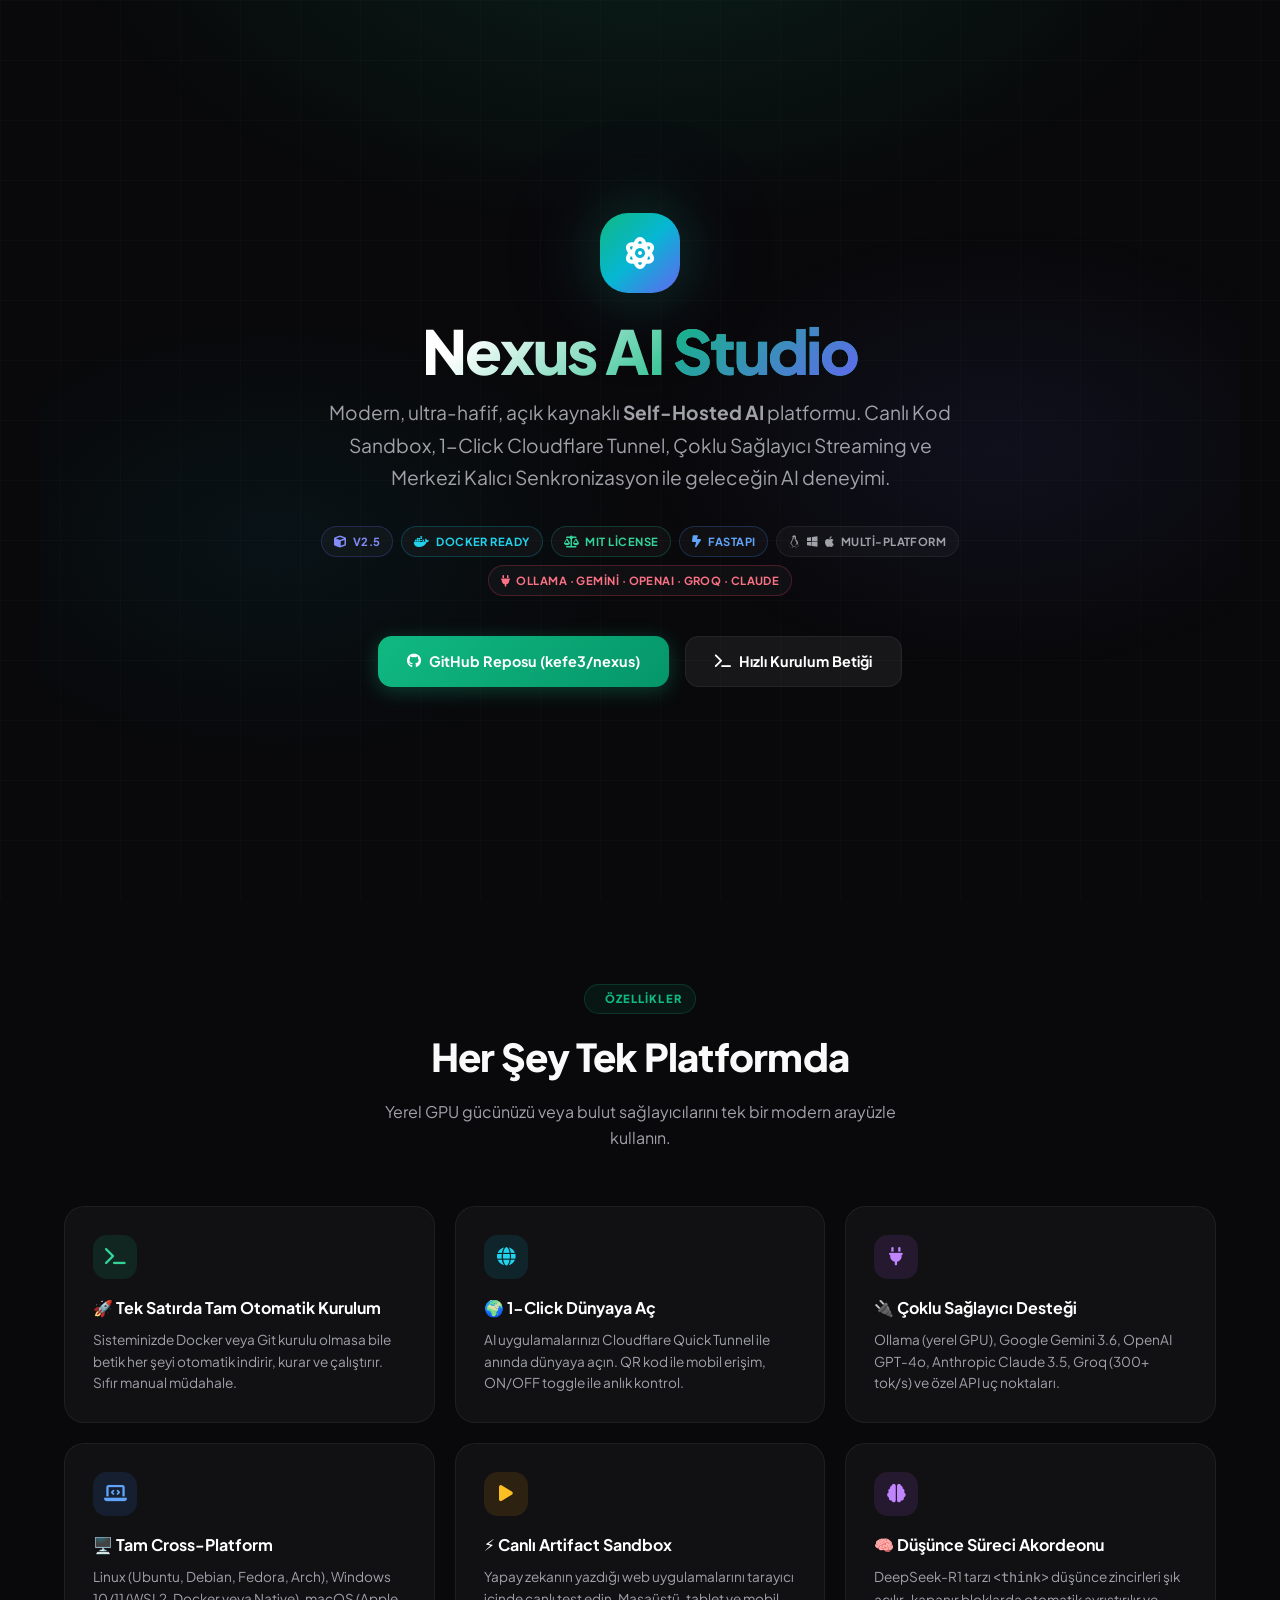
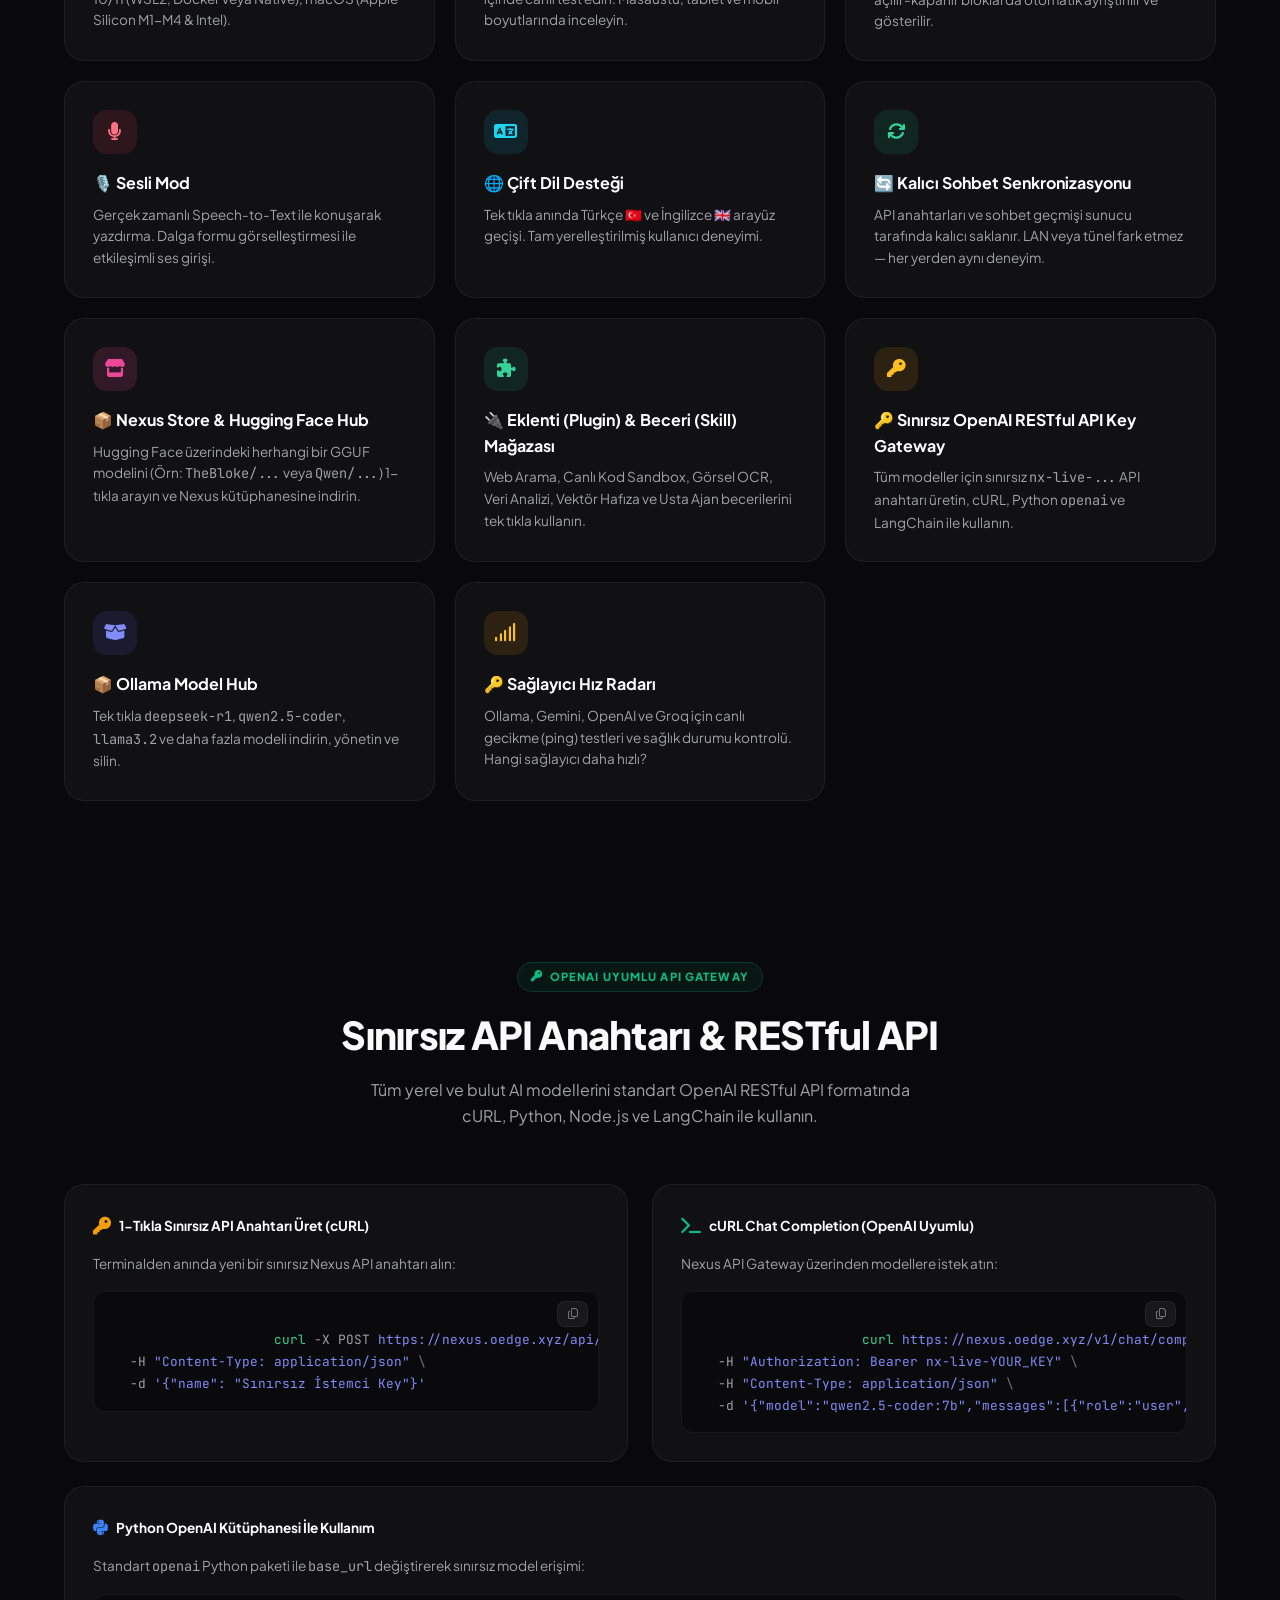
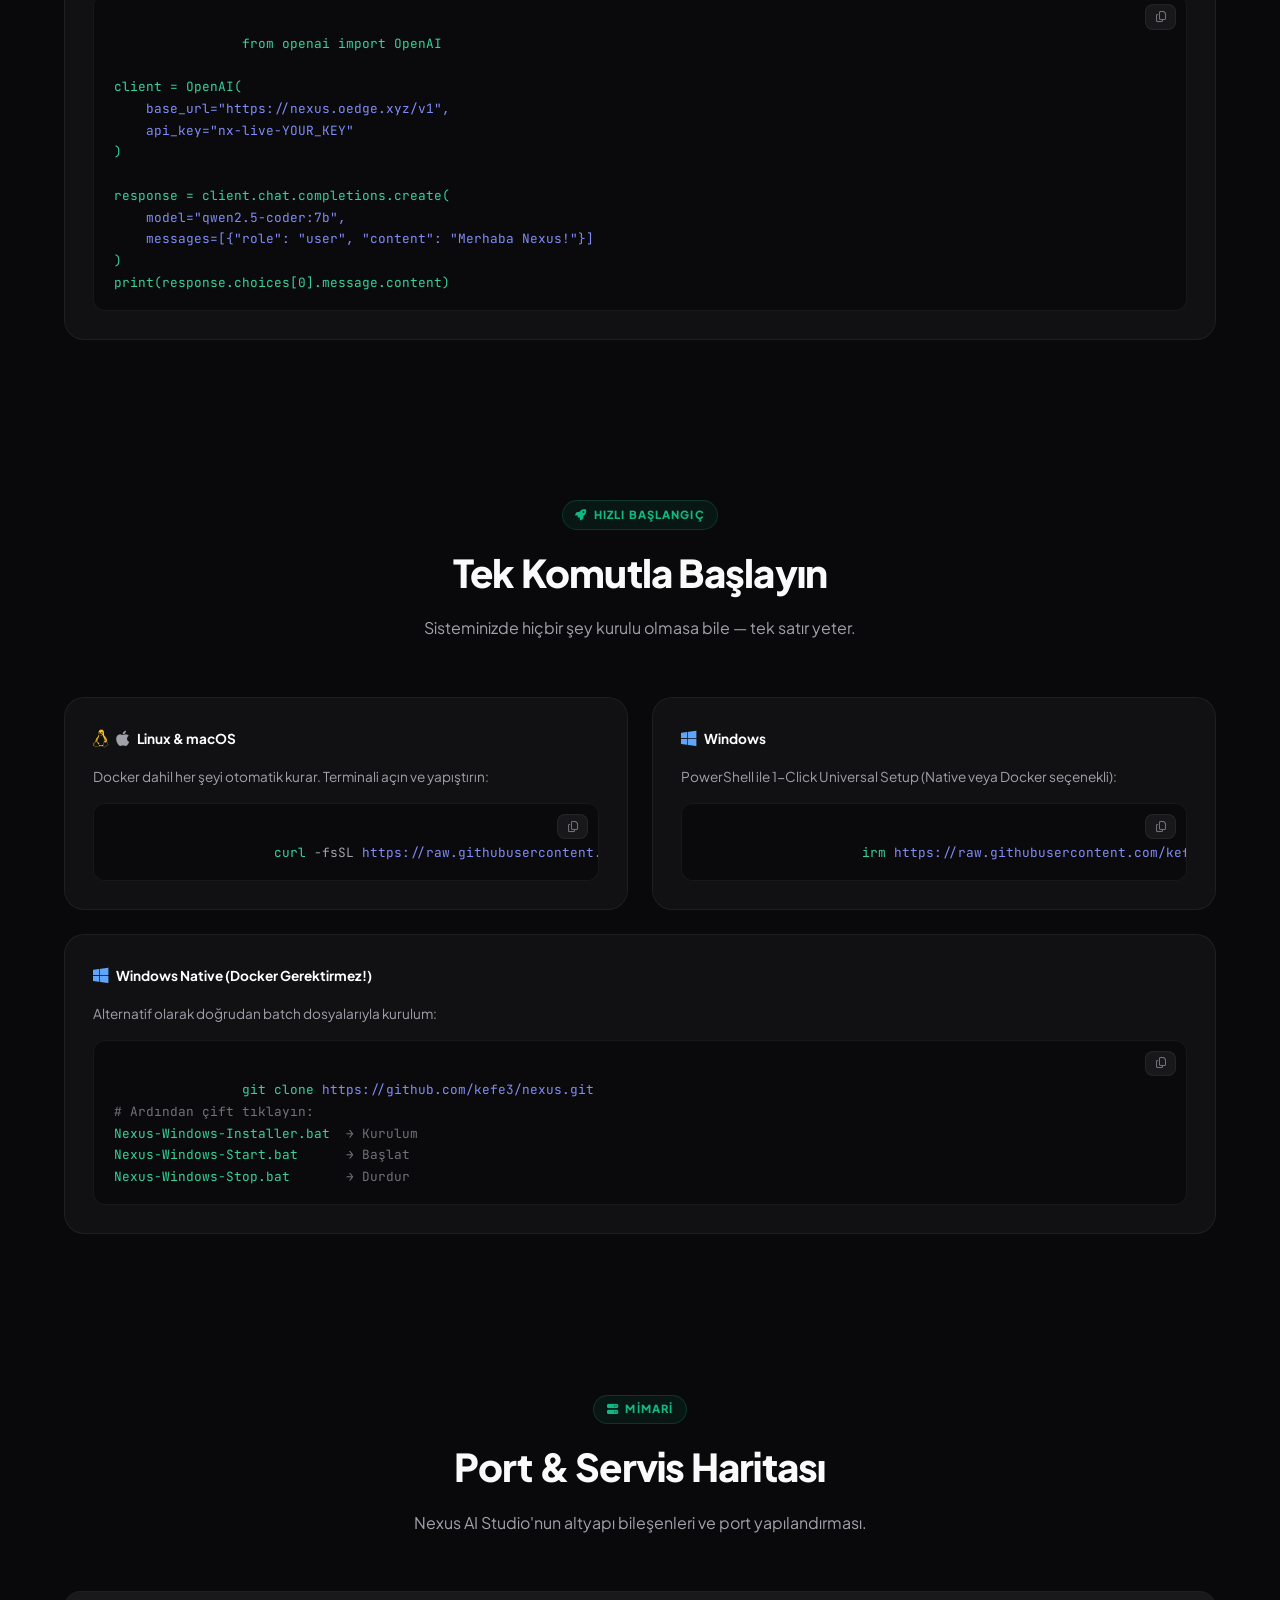
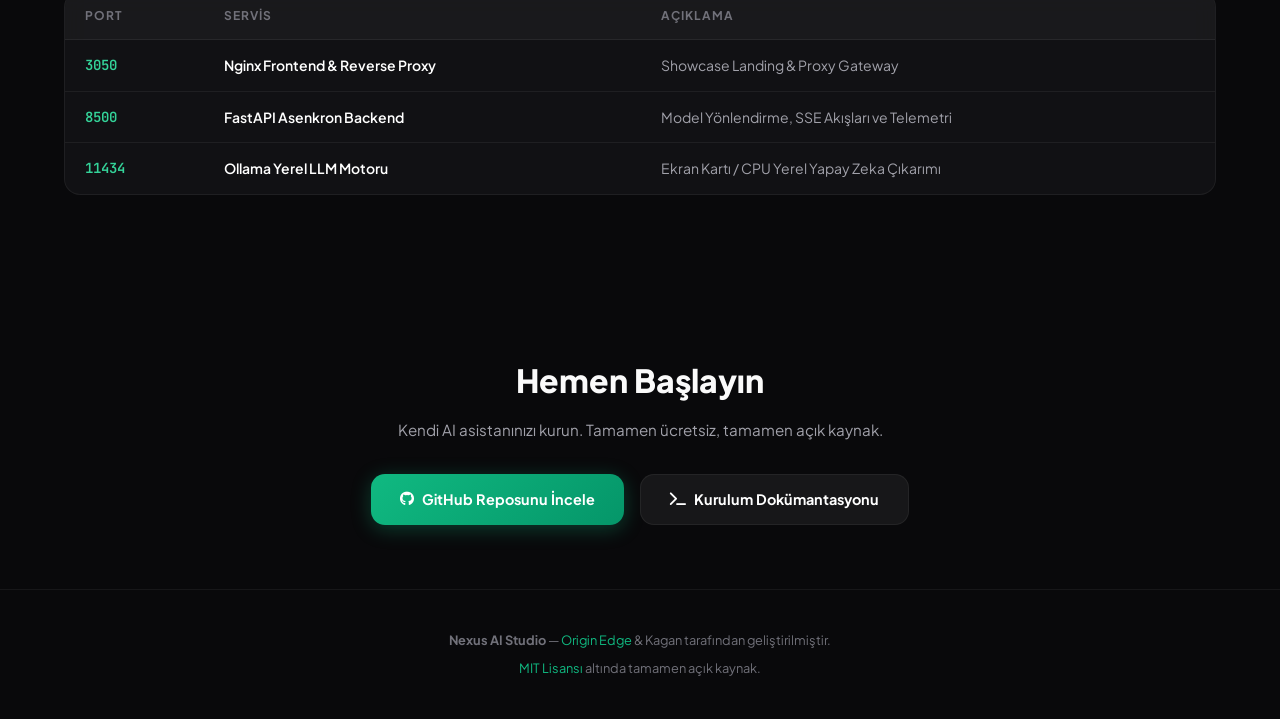
==== commit b63431a1: "feat: Pure showcase landing page with Store, Plugins, Skills, and Hugging Face feature showcase" ====
--- a/frontend/src/landing/index.html
+++ b/frontend/src/landing/index.html
@@ -143,6 +143,28 @@
                 <div class="feature-icon emerald"><i class="fa-solid fa-arrows-rotate"></i></div>
                 <h3>🔄 Kalıcı Sohbet Senkronizasyonu</h3>
                 <p>API anahtarları ve sohbet geçmişi sunucu tarafında kalıcı saklanır. LAN veya tünel fark etmez — her yerden aynı deneyim.</p>
+            </div>
+
+            
+            <!-- 11. Nexus Store & Hugging Face -->
+            <div class="feature-card fade-up" style="--card-accent: #ec4899;">
+                <div class="feature-icon" style="background: rgba(236, 72, 153, 0.15); color: #ec4899;"><i class="fa-solid fa-store"></i></div>
+                <h3>📦 Nexus Store & Hugging Face Hub</h3>
+                <p>Hugging Face üzerindeki herhangi bir GGUF modelini (Örn: <code>TheBloke/...</code> veya <code>Qwen/...</code>) 1-tıkla arayın ve Nexus kütüphanesine indirin.</p>
+            </div>
+
+            <!-- 12. Plugin & Skill Store -->
+            <div class="feature-card fade-up" style="--card-accent: #10b981;">
+                <div class="feature-icon emerald"><i class="fa-solid fa-puzzle-piece"></i></div>
+                <h3>🔌 Eklenti (Plugin) & Beceri (Skill) Mağazası</h3>
+                <p>Web Arama, Canlı Kod Sandbox, Görsel OCR, Veri Analizi, Vektör Hafıza ve Usta Ajan becerilerini tek tıkla kullanın.</p>
+            </div>
+
+            <!-- 13. Unlimited API Key Gateway -->
+            <div class="feature-card fade-up" style="--card-accent: #f59e0b;">
+                <div class="feature-icon amber"><i class="fa-solid fa-key"></i></div>
+                <h3>🔑 Sınırsız OpenAI RESTful API Key Gateway</h3>
+                <p>Tüm modeller için sınırsız <code>nx-live-...</code> API anahtarı üretin, cURL, Python <code>openai</code> ve LangChain ile kullanın.</p>
             </div>
 
             <!-- 11. Ollama Model Hub -->
